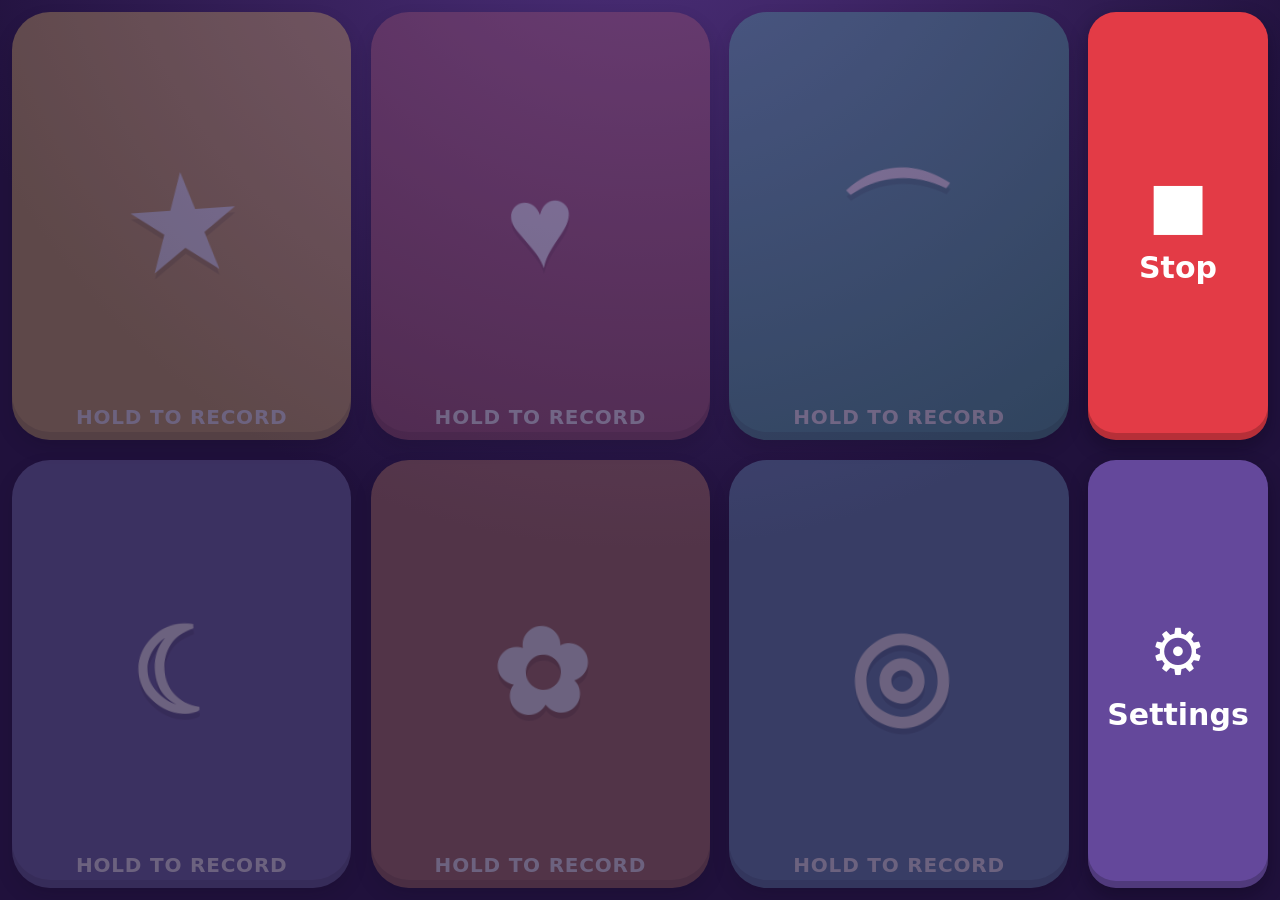
==== index.html @ b2686eb0 "Replace binary PWA icons with SVG" ====
<!doctype html>
<html lang="en">
  <head>
    <meta charset="UTF-8">
    <meta name="viewport" content="width=device-width, initial-scale=1, viewport-fit=cover, user-scalable=no">
    <meta name="theme-color" content="#29164d">
    <meta name="mobile-web-app-capable" content="yes">
    <title>Mixer</title>
    <link rel="manifest" href="manifest.webmanifest">
    <link rel="icon" href="icons/icon.svg" type="image/svg+xml">
    <link rel="stylesheet" href="styles.css">
  </head>
  <body>
    <main class="app" aria-label="Sound mixer">
      <section class="pads" aria-label="Sound pads">
        <button class="pad pad--star empty" data-pad="0" aria-label="Empty star pad. Hold to record."><span class="art">★</span><span class="hint">hold to record</span><span class="progress" aria-hidden="true"></span></button>
        <button class="pad pad--heart empty" data-pad="1" aria-label="Empty heart pad. Hold to record."><span class="art">♥</span><span class="hint">hold to record</span><span class="progress" aria-hidden="true"></span></button>
        <button class="pad pad--rainbow empty" data-pad="2" aria-label="Empty rainbow pad. Hold to record."><span class="art">⌒</span><span class="hint">hold to record</span><span class="progress" aria-hidden="true"></span></button>
        <button class="pad pad--moon empty" data-pad="3" aria-label="Empty moon pad. Hold to record."><span class="art">☾</span><span class="hint">hold to record</span><span class="progress" aria-hidden="true"></span></button>
        <button class="pad pad--flower empty" data-pad="4" aria-label="Empty flower pad. Hold to record."><span class="art">✿</span><span class="hint">hold to record</span><span class="progress" aria-hidden="true"></span></button>
        <button class="pad pad--spiral empty" data-pad="5" aria-label="Empty spiral pad. Hold to record."><span class="art">◎</span><span class="hint">hold to record</span><span class="progress" aria-hidden="true"></span></button>
      </section>
      <nav class="controls" aria-label="Main controls">
        <button id="stop" class="control stop"><span aria-hidden="true">■</span> Stop</button>
        <button id="settings" class="control settings"><span aria-hidden="true">⚙</span> Settings</button>
      </nav>
    </main>

    <aside id="rotate" class="rotate" aria-live="polite"><div>↻</div><strong>Turn me sideways!</strong></aside>
    <div id="toast" class="toast" role="status" aria-live="polite"></div>

    <dialog id="gate" class="dialog">
      <form method="dialog" class="card" id="gate-form">
        <button class="close" id="close-gate" type="button" aria-label="Close">×</button>
        <p class="eyebrow">Grown-ups only</p>
        <h1 id="question">12 + 34 = ?</h1>
        <input id="answer" inputmode="numeric" pattern="[0-9]*" maxlength="3" autocomplete="off" aria-label="Answer">
        <p id="gate-error" class="error" aria-live="polite"></p>
        <button class="wide" value="default">Open settings</button>
      </form>
    </dialog>

    <dialog id="parent" class="dialog">
      <section class="card settings-card">
        <button class="close" id="close-settings" aria-label="Close">×</button>
        <p class="eyebrow">Grown-ups</p><h1>Settings</h1>
        <label class="volume">Volume <input id="volume" type="range" min="0" max="1" step="0.05" value="0.85"></label>
        <button id="permission" class="wide">Enable microphone</button>
        <button id="install" class="wide" hidden>Install this app</button>
        <p class="privacy">Recordings stay on this tablet and disappear when the page closes.</p>
      </section>
    </dialog>
    <script src="app.js" defer></script>
  </body>
</html>
---- styles.css ----
:root { color-scheme: dark; font-family: system-ui, sans-serif; --ink:#fff; --bg:#20113c; }
* { box-sizing:border-box; -webkit-tap-highlight-color:transparent; }
html,body { width:100%; height:100%; margin:0; overflow:hidden; background:var(--bg); touch-action:none; user-select:none; }
button,input { font:inherit; }
.app { display:grid; grid-template-columns:1fr clamp(118px,15vw,180px); gap:clamp(10px,1.5vw,20px); height:100%; padding:max(12px,env(safe-area-inset-top)) max(12px,env(safe-area-inset-right)) max(12px,env(safe-area-inset-bottom)) max(12px,env(safe-area-inset-left)); background:radial-gradient(circle at 50% -20%,#513280,var(--bg) 58%); }
.pads { min-width:0; display:grid; grid-template-columns:repeat(3,1fr); grid-template-rows:repeat(2,1fr); gap:clamp(10px,1.5vw,20px); }
.pad { --pad:#888; position:relative; overflow:hidden; border:0; border-radius:clamp(22px,3vw,38px); color:white; background:var(--pad); box-shadow:inset 0 -8px 0 #0002,0 8px 18px #0c061b66; transition:filter .2s,transform .12s,opacity .25s; }
.pad:active,.pad.pressed { transform:scale(.96); filter:brightness(1.1); }
.pad.empty { opacity:.34; filter:saturate(.45); }
.pad.recording { opacity:1; filter:none; animation:record 1s ease-in-out infinite; }
.pad.looping { outline:clamp(5px,.8vw,10px) solid white; outline-offset:-10px; }
.pad.looping::after { content:'↻'; position:absolute; right:16px; top:10px; font-size:clamp(28px,4vw,54px); font-weight:900; filter:drop-shadow(0 2px 2px #0005); }
.art { display:block; font:900 clamp(68px,13vmin,150px)/1 sans-serif; filter:drop-shadow(0 6px 0 #0002); transform:rotate(-4deg); }
.hint { position:absolute; bottom:11px; left:0; right:0; font-size:clamp(12px,1.6vw,20px); font-weight:800; letter-spacing:.04em; text-transform:uppercase; }
.pad:not(.empty) .hint { opacity:0; }
.pad--star { --pad:#ffb000 }.pad--heart { --pad:#f04475 }.pad--rainbow { --pad:#00bfb3 }.pad--moon { --pad:#6e69e8 }.pad--flower { --pad:#ed6b35 }.pad--spiral { --pad:#3a9bea }
.progress { position:absolute; inset:12px; pointer-events:none; }
.ring { position:absolute; inset:0; border-radius:50%; background:conic-gradient(#fff var(--progress),transparent 0); mask:radial-gradient(farthest-side,transparent calc(100% - 9px),#000 0); opacity:.85; }
.controls { display:grid; grid-template-rows:1fr 1fr; gap:clamp(10px,1.5vw,20px); }
.control { border:0; border-radius:28px; color:var(--ink); font-size:clamp(18px,2.4vw,30px); font-weight:900; box-shadow:inset 0 -7px #0003,0 8px 18px #0c061b66; }
.control span { display:block; font-size:clamp(32px,5vw,64px); margin-bottom:8px; }.stop{background:#e33b46}.settings{background:#64489b}
.rotate { display:none; position:fixed; inset:0; z-index:20; place-content:center; text-align:center; background:var(--bg); font-size:8vw; }.rotate div{font-size:20vw}.rotate strong{font-size:7vw}
.toast { position:fixed; z-index:12; left:50%; bottom:24px; transform:translate(-50%,20px); background:#120a23e8; border:2px solid #ffffff55; border-radius:999px; padding:12px 24px; font-weight:800; opacity:0; transition:.2s; pointer-events:none; }.toast.show{opacity:1;transform:translate(-50%,0)}
.dialog { border:0; padding:0; color:white; background:transparent; max-width:min(92vw,520px); }.dialog::backdrop{background:#100820dd;backdrop-filter:blur(5px)}
.card { position:relative; min-width:min(86vw,460px); border-radius:32px; padding:30px; text-align:center; background:#34205a; box-shadow:0 20px 70px #0009; }.card h1{margin:8px 0 20px;font-size:clamp(32px,6vw,58px)}.eyebrow{margin:0;text-transform:uppercase;letter-spacing:.15em;font-weight:800;color:#d0bafa}.close{position:absolute;right:14px;top:10px;border:0;background:none;color:white;font-size:38px}.card input[type=text],#answer{width:100%;height:72px;border:3px solid #ffffff55;border-radius:18px;background:#160d29;color:white;text-align:center;font-size:42px;font-weight:900}.wide{width:100%;min-height:62px;margin-top:16px;border:0;border-radius:18px;background:#14b89a;color:white;font-weight:900;font-size:20px}.error{height:18px;color:#ff9bac;font-weight:800}.volume{display:grid;gap:12px;text-align:left;font-size:20px;font-weight:800}.volume input{width:100%;height:45px}.privacy{line-height:1.45;color:#d9cdec}
@keyframes record{50%{box-shadow:inset 0 0 0 10px white,0 0 30px #fff9}}
@media (orientation:portrait){.rotate{display:grid}.dialog{display:none}}
@media (prefers-reduced-motion:reduce){*{animation:none!important;transition:none!important}}
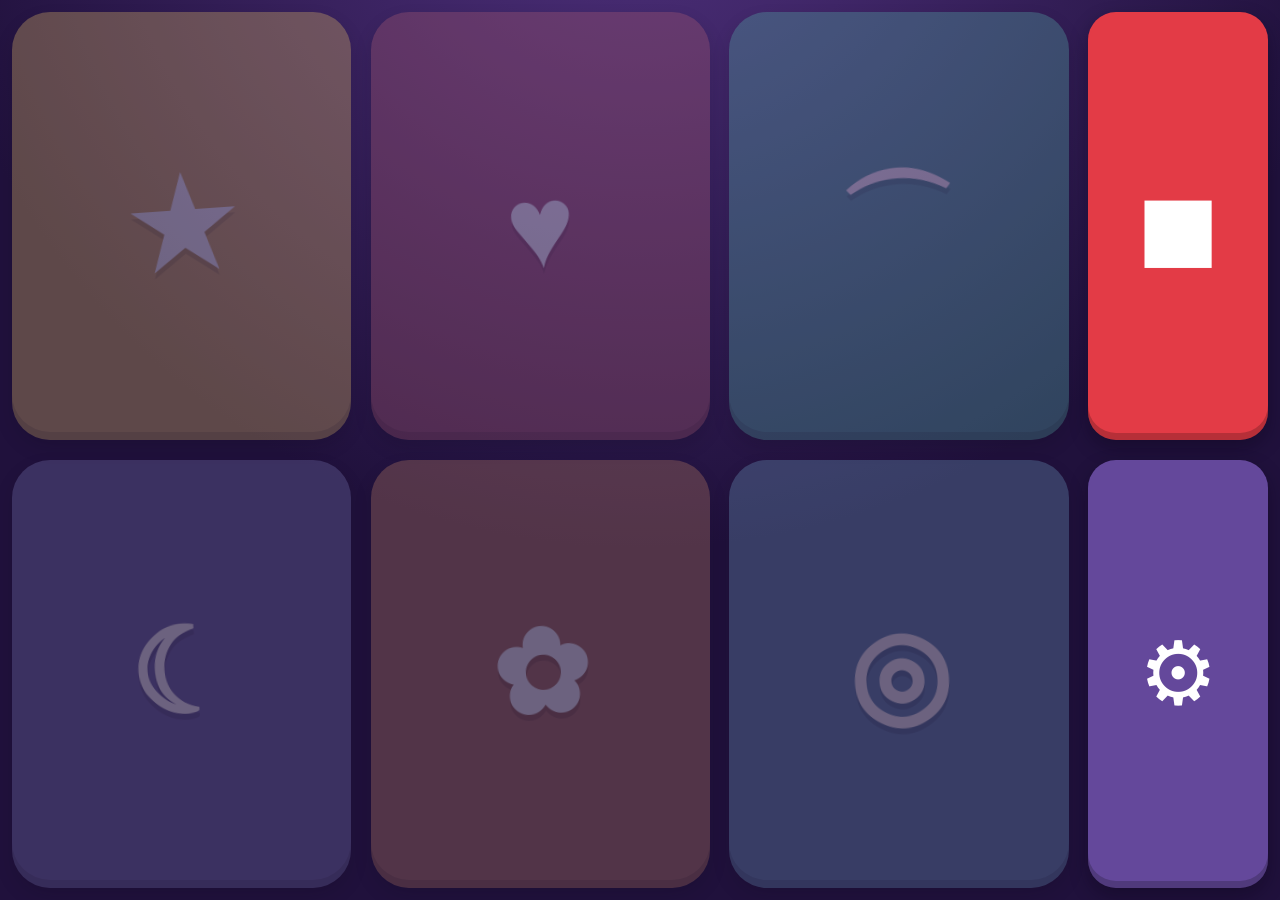
==== commit fda5c2ac: "Refine landscape mixer interactions" ====
--- a/index.html
+++ b/index.html
@@ -13,20 +13,19 @@
   <body>
     <main class="app" aria-label="Sound mixer">
       <section class="pads" aria-label="Sound pads">
-        <button class="pad pad--star empty" data-pad="0" aria-label="Empty star pad. Hold to record."><span class="art">★</span><span class="hint">hold to record</span><span class="progress" aria-hidden="true"></span></button>
-        <button class="pad pad--heart empty" data-pad="1" aria-label="Empty heart pad. Hold to record."><span class="art">♥</span><span class="hint">hold to record</span><span class="progress" aria-hidden="true"></span></button>
-        <button class="pad pad--rainbow empty" data-pad="2" aria-label="Empty rainbow pad. Hold to record."><span class="art">⌒</span><span class="hint">hold to record</span><span class="progress" aria-hidden="true"></span></button>
-        <button class="pad pad--moon empty" data-pad="3" aria-label="Empty moon pad. Hold to record."><span class="art">☾</span><span class="hint">hold to record</span><span class="progress" aria-hidden="true"></span></button>
-        <button class="pad pad--flower empty" data-pad="4" aria-label="Empty flower pad. Hold to record."><span class="art">✿</span><span class="hint">hold to record</span><span class="progress" aria-hidden="true"></span></button>
-        <button class="pad pad--spiral empty" data-pad="5" aria-label="Empty spiral pad. Hold to record."><span class="art">◎</span><span class="hint">hold to record</span><span class="progress" aria-hidden="true"></span></button>
+        <button class="pad pad--star empty" data-pad="0" aria-label="Empty star pad. Hold to record."><span class="art">★</span><span class="progress" aria-hidden="true"></span></button>
+        <button class="pad pad--heart empty" data-pad="1" aria-label="Empty heart pad. Hold to record."><span class="art">♥</span><span class="progress" aria-hidden="true"></span></button>
+        <button class="pad pad--rainbow empty" data-pad="2" aria-label="Empty rainbow pad. Hold to record."><span class="art">⌒</span><span class="progress" aria-hidden="true"></span></button>
+        <button class="pad pad--moon empty" data-pad="3" aria-label="Empty moon pad. Hold to record."><span class="art">☾</span><span class="progress" aria-hidden="true"></span></button>
+        <button class="pad pad--flower empty" data-pad="4" aria-label="Empty flower pad. Hold to record."><span class="art">✿</span><span class="progress" aria-hidden="true"></span></button>
+        <button class="pad pad--spiral empty" data-pad="5" aria-label="Empty spiral pad. Hold to record."><span class="art">◎</span><span class="progress" aria-hidden="true"></span></button>
       </section>
       <nav class="controls" aria-label="Main controls">
-        <button id="stop" class="control stop"><span aria-hidden="true">■</span> Stop</button>
-        <button id="settings" class="control settings"><span aria-hidden="true">⚙</span> Settings</button>
+        <button id="stop" class="control stop" aria-label="Stop"><span aria-hidden="true">■</span></button>
+        <button id="settings" class="control settings" aria-label="Settings"><span aria-hidden="true">⚙</span></button>
       </nav>
     </main>
 
-    <aside id="rotate" class="rotate" aria-live="polite"><div>↻</div><strong>Turn me sideways!</strong></aside>
     <div id="toast" class="toast" role="status" aria-live="polite"></div>
 
     <dialog id="gate" class="dialog">
@@ -34,7 +33,7 @@
         <button class="close" id="close-gate" type="button" aria-label="Close">×</button>
         <p class="eyebrow">Grown-ups only</p>
         <h1 id="question">12 + 34 = ?</h1>
-        <input id="answer" inputmode="numeric" pattern="[0-9]*" maxlength="3" autocomplete="off" aria-label="Answer">
+        <input id="answer" inputmode="numeric" pattern="[0-9]*" maxlength="2" autocomplete="off" aria-label="Answer">
         <p id="gate-error" class="error" aria-live="polite"></p>
         <button class="wide" value="default">Open settings</button>
       </form>
--- a/styles.css
+++ b/styles.css
@@ -11,18 +11,14 @@
 .pad.looping { outline:clamp(5px,.8vw,10px) solid white; outline-offset:-10px; }
 .pad.looping::after { content:'↻'; position:absolute; right:16px; top:10px; font-size:clamp(28px,4vw,54px); font-weight:900; filter:drop-shadow(0 2px 2px #0005); }
 .art { display:block; font:900 clamp(68px,13vmin,150px)/1 sans-serif; filter:drop-shadow(0 6px 0 #0002); transform:rotate(-4deg); }
-.hint { position:absolute; bottom:11px; left:0; right:0; font-size:clamp(12px,1.6vw,20px); font-weight:800; letter-spacing:.04em; text-transform:uppercase; }
-.pad:not(.empty) .hint { opacity:0; }
 .pad--star { --pad:#ffb000 }.pad--heart { --pad:#f04475 }.pad--rainbow { --pad:#00bfb3 }.pad--moon { --pad:#6e69e8 }.pad--flower { --pad:#ed6b35 }.pad--spiral { --pad:#3a9bea }
 .progress { position:absolute; inset:12px; pointer-events:none; }
-.ring { position:absolute; inset:0; border-radius:50%; background:conic-gradient(#fff var(--progress),transparent 0); mask:radial-gradient(farthest-side,transparent calc(100% - 9px),#000 0); opacity:.85; }
+.ring { position:absolute; inset:calc(var(--ring-index) * clamp(12px,1.5vw,18px)); border-radius:50%; background:conic-gradient(#fff var(--progress),transparent 0); mask:radial-gradient(farthest-side,transparent calc(100% - 9px),#000 0); opacity:.85; }
 .controls { display:grid; grid-template-rows:1fr 1fr; gap:clamp(10px,1.5vw,20px); }
 .control { border:0; border-radius:28px; color:var(--ink); font-size:clamp(18px,2.4vw,30px); font-weight:900; box-shadow:inset 0 -7px #0003,0 8px 18px #0c061b66; }
-.control span { display:block; font-size:clamp(32px,5vw,64px); margin-bottom:8px; }.stop{background:#e33b46}.settings{background:#64489b}
-.rotate { display:none; position:fixed; inset:0; z-index:20; place-content:center; text-align:center; background:var(--bg); font-size:8vw; }.rotate div{font-size:20vw}.rotate strong{font-size:7vw}
+.control span { display:block; font-size:clamp(44px,7vw,88px); }.stop{background:#e33b46}.settings{background:#64489b}
 .toast { position:fixed; z-index:12; left:50%; bottom:24px; transform:translate(-50%,20px); background:#120a23e8; border:2px solid #ffffff55; border-radius:999px; padding:12px 24px; font-weight:800; opacity:0; transition:.2s; pointer-events:none; }.toast.show{opacity:1;transform:translate(-50%,0)}
 .dialog { border:0; padding:0; color:white; background:transparent; max-width:min(92vw,520px); }.dialog::backdrop{background:#100820dd;backdrop-filter:blur(5px)}
 .card { position:relative; min-width:min(86vw,460px); border-radius:32px; padding:30px; text-align:center; background:#34205a; box-shadow:0 20px 70px #0009; }.card h1{margin:8px 0 20px;font-size:clamp(32px,6vw,58px)}.eyebrow{margin:0;text-transform:uppercase;letter-spacing:.15em;font-weight:800;color:#d0bafa}.close{position:absolute;right:14px;top:10px;border:0;background:none;color:white;font-size:38px}.card input[type=text],#answer{width:100%;height:72px;border:3px solid #ffffff55;border-radius:18px;background:#160d29;color:white;text-align:center;font-size:42px;font-weight:900}.wide{width:100%;min-height:62px;margin-top:16px;border:0;border-radius:18px;background:#14b89a;color:white;font-weight:900;font-size:20px}.error{height:18px;color:#ff9bac;font-weight:800}.volume{display:grid;gap:12px;text-align:left;font-size:20px;font-weight:800}.volume input{width:100%;height:45px}.privacy{line-height:1.45;color:#d9cdec}
 @keyframes record{50%{box-shadow:inset 0 0 0 10px white,0 0 30px #fff9}}
-@media (orientation:portrait){.rotate{display:grid}.dialog{display:none}}
 @media (prefers-reduced-motion:reduce){*{animation:none!important;transition:none!important}}
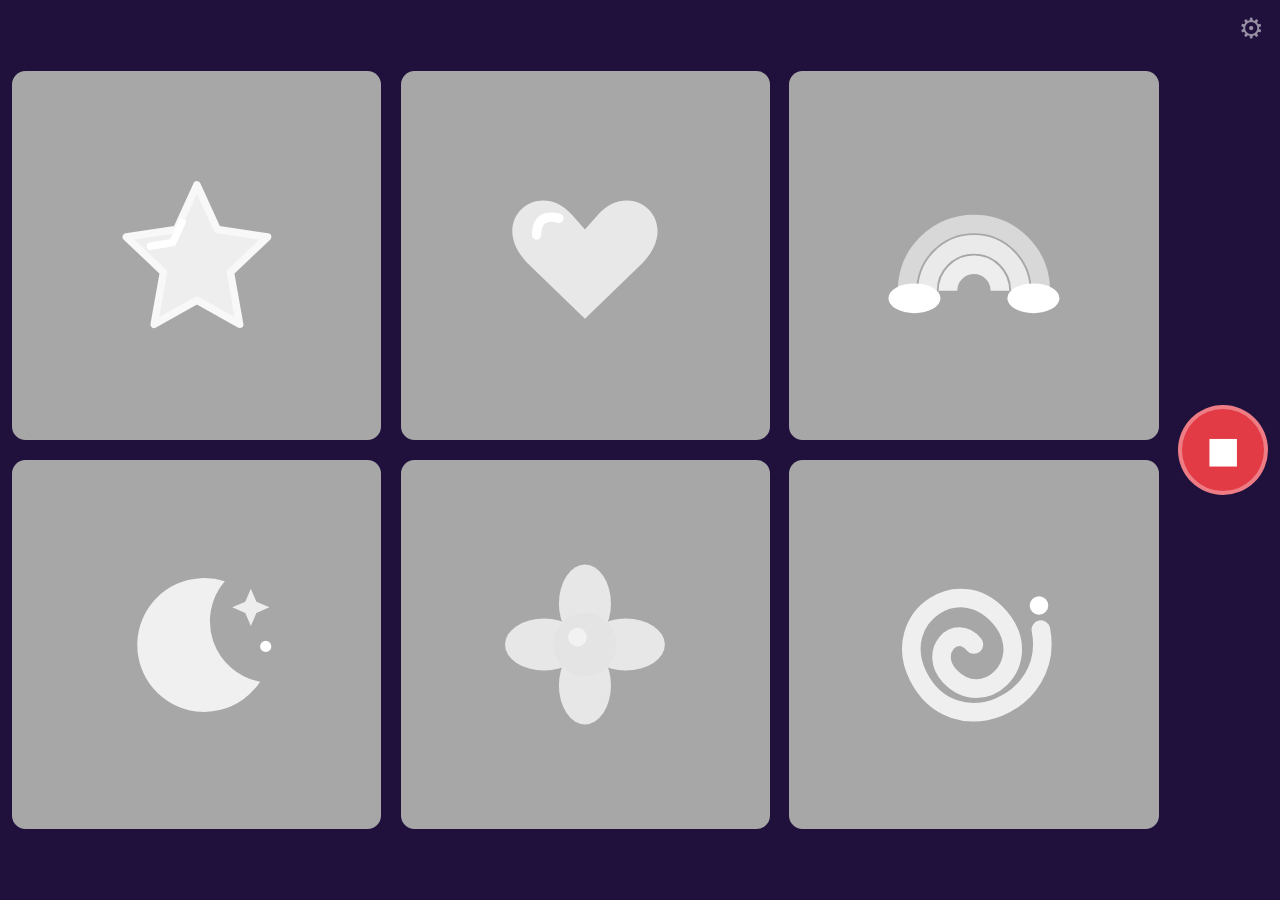
==== commit 9d678700: "Add drag-to-trash and refresh pad artwork" ====
--- a/index.html
+++ b/index.html
@@ -13,20 +13,20 @@
   <body>
     <main class="app" aria-label="Sound mixer">
       <section class="pads" aria-label="Sound pads">
-        <button class="pad pad--star empty" data-pad="0" aria-label="Empty star pad. Hold to record."><span class="art">★</span><span class="progress" aria-hidden="true"></span></button>
-        <button class="pad pad--heart empty" data-pad="1" aria-label="Empty heart pad. Hold to record."><span class="art">♥</span><span class="progress" aria-hidden="true"></span></button>
-        <button class="pad pad--rainbow empty" data-pad="2" aria-label="Empty rainbow pad. Hold to record."><span class="art">⌒</span><span class="progress" aria-hidden="true"></span></button>
-        <button class="pad pad--moon empty" data-pad="3" aria-label="Empty moon pad. Hold to record."><span class="art">☾</span><span class="progress" aria-hidden="true"></span></button>
-        <button class="pad pad--flower empty" data-pad="4" aria-label="Empty flower pad. Hold to record."><span class="art">✿</span><span class="progress" aria-hidden="true"></span></button>
-        <button class="pad pad--spiral empty" data-pad="5" aria-label="Empty spiral pad. Hold to record."><span class="art">◎</span><span class="progress" aria-hidden="true"></span></button>
+        <button class="pad pad--star empty" data-pad="0" data-name="star" aria-label="Empty star pad. Hold to record."><svg class="art" viewBox="0 0 100 100" aria-hidden="true"><path d="m50 12 11 24 27 4-20 19 5 28-23-13-23 13 5-28-20-19 27-4Z" fill="#fff0a8" stroke="#fff9de" stroke-width="4" stroke-linejoin="round"/><path d="m42 32-5 11-12 2" fill="none" stroke="white" stroke-width="4" stroke-linecap="round"/></svg><span class="progress" aria-hidden="true"></span></button>
+        <button class="pad pad--heart empty" data-pad="1" data-name="heart" aria-label="Empty heart pad. Hold to record."><svg class="art" viewBox="0 0 100 100" aria-hidden="true"><path d="M50 84 19 54C-3 31 25 8 43 28l7 8 7-8C75 8 103 31 81 54Z" fill="#ffe1eb"/><path d="M24 39q0-12 12-9" fill="none" stroke="white" stroke-width="5" stroke-linecap="round"/></svg><span class="progress" aria-hidden="true"></span></button>
+        <button class="pad pad--rainbow empty" data-pad="2" data-name="rainbow" aria-label="Empty rainbow pad. Hold to record."><svg class="art" viewBox="0 0 100 100" aria-hidden="true"><g fill="none" stroke-width="10"><path d="M14 69a36 36 0 0 1 72 0" stroke="#ffcec7"/><path d="M25 69a25 25 0 0 1 50 0" stroke="#ffeab3"/><path d="M36 69a14 14 0 0 1 28 0" stroke="#d0f8ea"/></g><g fill="white"><ellipse cx="18" cy="73" rx="14" ry="8"/><ellipse cx="82" cy="73" rx="14" ry="8"/></g></svg><span class="progress" aria-hidden="true"></span></button>
+        <button class="pad pad--moon empty" data-pad="3" data-name="moon" aria-label="Empty moon pad. Hold to record."><svg class="art" viewBox="0 0 100 100" aria-hidden="true"><path d="M65 16A36 36 0 1 0 84 70 33 33 0 0 1 65 16Z" fill="#fff0bd"/><path d="m79 20 3 7 7 3-7 3-3 7-3-7-7-3 7-3Z" fill="#efeaff"/><circle cx="87" cy="51" r="3" fill="white"/></svg><span class="progress" aria-hidden="true"></span></button>
+        <button class="pad pad--flower empty" data-pad="4" data-name="flower" aria-label="Empty flower pad. Hold to record."><svg class="art" viewBox="0 0 100 100" aria-hidden="true"><g fill="#ffdfed"><ellipse cx="50" cy="28" rx="14" ry="21"/><ellipse cx="50" cy="72" rx="14" ry="21"/><ellipse cx="28" cy="50" rx="21" ry="14"/><ellipse cx="72" cy="50" rx="21" ry="14"/></g><circle cx="50" cy="50" r="17" fill="#ffe399"/><circle cx="46" cy="46" r="5" fill="#fff2cf"/></svg><span class="progress" aria-hidden="true"></span></button>
+        <button class="pad pad--spiral empty" data-pad="5" data-name="spiral" aria-label="Empty spiral pad. Hold to record."><svg class="art" viewBox="0 0 100 100" aria-hidden="true"><path d="M50 50c-10-12-25 4-13 17 18 19 45-6 29-29C44 8 4 35 20 67c19 38 74 15 66-25" fill="none" stroke="#dbf4ff" stroke-width="10" stroke-linecap="round"/><circle cx="85" cy="29" r="5" fill="white"/></svg><span class="progress" aria-hidden="true"></span></button>
       </section>
       <nav class="controls" aria-label="Main controls">
         <button id="stop" class="control stop" aria-label="Stop"><span aria-hidden="true">■</span></button>
+        <div id="trash" hidden role="img" aria-label="Drop here to clear recording"><svg viewBox="0 0 32 32" aria-hidden="true" fill="none" stroke="currentColor" stroke-width="2.5" stroke-linecap="round" stroke-linejoin="round"><path d="M6 9h20M12 9V5h8v4M9 9l1 19h12l1-19M14 14v9M18 14v9"/></svg></div>
         <button id="settings" class="control settings" aria-label="Settings"><span aria-hidden="true">⚙</span></button>
       </nav>
+      <div id="toast" class="toast" role="status" aria-live="polite"></div>
     </main>
-
-    <div id="toast" class="toast" role="status" aria-live="polite"></div>
 
     <dialog id="gate" class="dialog">
       <form method="dialog" class="card" id="gate-form">
@@ -46,6 +46,7 @@
         <label class="volume">Volume <input id="volume" type="range" min="0" max="1" step="0.05" value="0.85"></label>
         <button id="permission" class="wide">Enable microphone</button>
         <button id="install" class="wide" hidden>Install this app</button>
+        <p class="privacy">To clear a recording, drag its pad onto the trash can. Release anywhere else to keep it.</p>
         <p class="privacy">Recordings stay on this tablet and disappear when the page closes.</p>
       </section>
     </dialog>
--- a/styles.css
+++ b/styles.css
@@ -2,23 +2,41 @@
 * { box-sizing:border-box; -webkit-tap-highlight-color:transparent; }
 html,body { width:100%; height:100%; margin:0; overflow:hidden; background:var(--bg); touch-action:none; user-select:none; }
 button,input { font:inherit; }
-.app { display:grid; grid-template-columns:1fr clamp(118px,15vw,180px); gap:clamp(10px,1.5vw,20px); height:100%; padding:max(12px,env(safe-area-inset-top)) max(12px,env(safe-area-inset-right)) max(12px,env(safe-area-inset-bottom)) max(12px,env(safe-area-inset-left)); background:radial-gradient(circle at 50% -20%,#513280,var(--bg) 58%); }
-.pads { min-width:0; display:grid; grid-template-columns:repeat(3,1fr); grid-template-rows:repeat(2,1fr); gap:clamp(10px,1.5vw,20px); }
-.pad { --pad:#888; position:relative; overflow:hidden; border:0; border-radius:clamp(22px,3vw,38px); color:white; background:var(--pad); box-shadow:inset 0 -8px 0 #0002,0 8px 18px #0c061b66; transition:filter .2s,transform .12s,opacity .25s; }
+.app { --gap:clamp(10px,1.5vmax,20px); --control-size:clamp(68px,10vmin,92px); --pad-size:min(calc((100vmax - 24px - var(--control-size) - var(--gap) - var(--gap) - var(--gap))/3),calc((100vmin - 24px - var(--gap))/2)); position:relative; display:grid; grid-template-columns:calc(var(--pad-size) + var(--pad-size) + var(--pad-size) + var(--gap) + var(--gap)) var(--control-size); justify-content:center; align-content:center; gap:var(--gap); width:100%; height:100%; padding:max(12px,env(safe-area-inset-top)) max(12px,env(safe-area-inset-right)) max(12px,env(safe-area-inset-bottom)) max(12px,env(safe-area-inset-left)); background:var(--bg); }
+.pads { display:grid; grid-template-columns:repeat(3,var(--pad-size)); grid-template-rows:repeat(2,var(--pad-size)); gap:var(--gap); }
+.pad { --pad:#888; position:relative; display:grid; place-items:center; width:var(--pad-size); height:var(--pad-size); overflow:hidden; border:0; border-radius:clamp(10px,1.5vmin,18px); color:white; background:var(--pad); box-shadow:none; transition:filter .2s,transform .12s,opacity .25s; }
 .pad:active,.pad.pressed { transform:scale(.96); filter:brightness(1.1); }
-.pad.empty { opacity:.34; filter:saturate(.45); }
-.pad.recording { opacity:1; filter:none; animation:record 1s ease-in-out infinite; }
-.pad.looping { outline:clamp(5px,.8vw,10px) solid white; outline-offset:-10px; }
-.pad.looping::after { content:'↻'; position:absolute; right:16px; top:10px; font-size:clamp(28px,4vw,54px); font-weight:900; filter:drop-shadow(0 2px 2px #0005); }
-.art { display:block; font:900 clamp(68px,13vmin,150px)/1 sans-serif; filter:drop-shadow(0 6px 0 #0002); transform:rotate(-4deg); }
+.pad.empty { background:#a7a7a7; opacity:1; filter:grayscale(1); }
+.pad.recording { background:var(--pad); opacity:1; filter:none; animation:record 1s ease-in-out infinite; }
+.pad.looping { outline:clamp(5px,.8vmax,10px) solid white; outline-offset:-10px; }
+.pad.looping::after { content:'↻'; position:absolute; right:16px; top:10px; font-size:clamp(28px,4vmax,54px); font-weight:900; filter:drop-shadow(0 2px 2px #0005); }
+.art { display:block; width:52%; height:52%; pointer-events:none; }
 .pad--star { --pad:#ffb000 }.pad--heart { --pad:#f04475 }.pad--rainbow { --pad:#00bfb3 }.pad--moon { --pad:#6e69e8 }.pad--flower { --pad:#ed6b35 }.pad--spiral { --pad:#3a9bea }
 .progress { position:absolute; inset:12px; pointer-events:none; }
-.ring { position:absolute; inset:calc(var(--ring-index) * clamp(12px,1.5vw,18px)); border-radius:50%; background:conic-gradient(#fff var(--progress),transparent 0); mask:radial-gradient(farthest-side,transparent calc(100% - 9px),#000 0); opacity:.85; }
-.controls { display:grid; grid-template-rows:1fr 1fr; gap:clamp(10px,1.5vw,20px); }
-.control { border:0; border-radius:28px; color:var(--ink); font-size:clamp(18px,2.4vw,30px); font-weight:900; box-shadow:inset 0 -7px #0003,0 8px 18px #0c061b66; }
-.control span { display:block; font-size:clamp(44px,7vw,88px); }.stop{background:#e33b46}.settings{background:#64489b}
+.ring { position:absolute; inset:calc(var(--ring-index) * clamp(12px,1.5vmax,18px)); border-radius:50%; background:conic-gradient(#fff var(--progress),transparent 0); mask:radial-gradient(farthest-side,transparent calc(100% - 9px),#000 0); opacity:.85; }
+.controls { position:relative; display:grid; place-items:center; }
+#trash { position:absolute; z-index:5; inset:0; margin:auto; width:var(--control-size); height:var(--control-size); display:grid; place-items:center; border:3px dashed #ffc6cd; border-radius:20px; background:#482433; color:#fff; }
+#trash[hidden] { display:none; }
+#trash.over { background:#e33b46; border-style:solid; transform:scale(1.08); }
+#trash svg { width:55%; height:55%; }
+.pad.dragging { opacity:.45; }
+.drag-ghost { position:fixed; z-index:30; width:90px; height:90px; border-radius:12px; display:grid; place-items:center; transform:translate(-50%,-50%); pointer-events:none; }
+@media (orientation:portrait){.drag-ghost{transform:translate(-50%,-50%) rotate(90deg)}}
+.control { border:0; color:var(--ink); box-shadow:none; }
+.control span { display:block; line-height:1; }
+.stop { width:var(--control-size); height:var(--control-size); padding:0; border:4px solid #ffffff55; border-radius:50%; background:#e33b46; }
+.stop span { font-size:clamp(24px,4vmin,36px); }
+.settings { position:fixed; z-index:2; top:max(8px,env(safe-area-inset-top)); right:max(8px,env(safe-area-inset-right)); width:42px; height:42px; padding:0; border-radius:50%; background:transparent; color:#ffffff88; }
+.settings span { font-size:28px; }
+.settings:active { color:white; background:#ffffff16; }
 .toast { position:fixed; z-index:12; left:50%; bottom:24px; transform:translate(-50%,20px); background:#120a23e8; border:2px solid #ffffff55; border-radius:999px; padding:12px 24px; font-weight:800; opacity:0; transition:.2s; pointer-events:none; }.toast.show{opacity:1;transform:translate(-50%,0)}
 .dialog { border:0; padding:0; color:white; background:transparent; max-width:min(92vw,520px); }.dialog::backdrop{background:#100820dd;backdrop-filter:blur(5px)}
 .card { position:relative; min-width:min(86vw,460px); border-radius:32px; padding:30px; text-align:center; background:#34205a; box-shadow:0 20px 70px #0009; }.card h1{margin:8px 0 20px;font-size:clamp(32px,6vw,58px)}.eyebrow{margin:0;text-transform:uppercase;letter-spacing:.15em;font-weight:800;color:#d0bafa}.close{position:absolute;right:14px;top:10px;border:0;background:none;color:white;font-size:38px}.card input[type=text],#answer{width:100%;height:72px;border:3px solid #ffffff55;border-radius:18px;background:#160d29;color:white;text-align:center;font-size:42px;font-weight:900}.wide{width:100%;min-height:62px;margin-top:16px;border:0;border-radius:18px;background:#14b89a;color:white;font-weight:900;font-size:20px}.error{height:18px;color:#ff9bac;font-weight:800}.volume{display:grid;gap:12px;text-align:left;font-size:20px;font-weight:800}.volume input{width:100%;height:45px}.privacy{line-height:1.45;color:#d9cdec}
 @keyframes record{50%{box-shadow:inset 0 0 0 10px white,0 0 30px #fff9}}
+@media (orientation:portrait){
+  .app{position:fixed;left:50%;top:50%;width:100vh;height:100vw;transform:translate(-50%,-50%) rotate(90deg)}
+  .dialog{max-width:min(92vh,520px);transform:rotate(90deg)}
+  .card{min-width:min(86vh,460px)}
+  .card h1{font-size:clamp(32px,6vh,58px)}
+}
 @media (prefers-reduced-motion:reduce){*{animation:none!important;transition:none!important}}
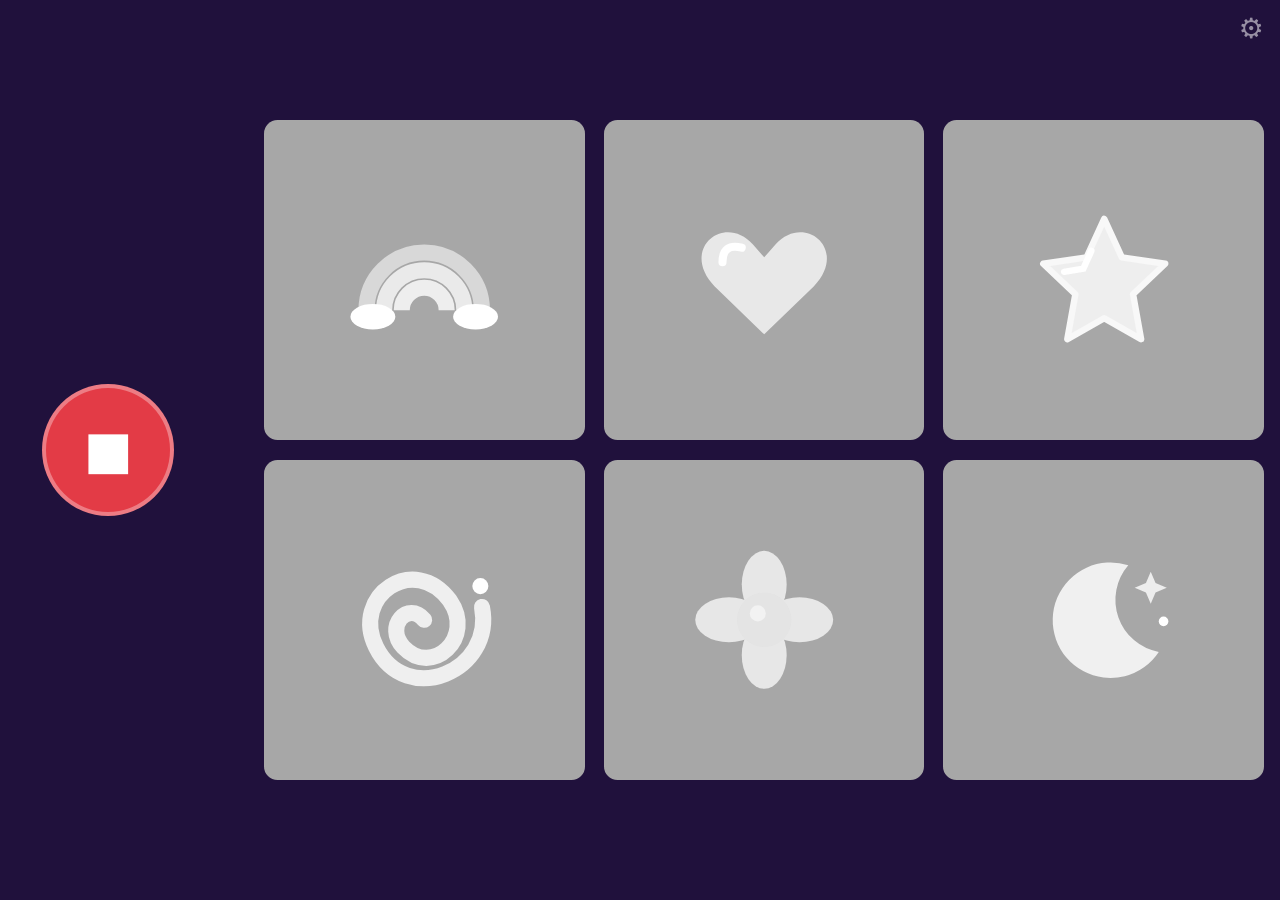
==== commit e67d979a: "Localize interface and add icon toggle" ====
--- a/index.html
+++ b/index.html
@@ -1,53 +1,54 @@
 <!doctype html>
-<html lang="en">
+<html lang="he" dir="rtl">
   <head>
     <meta charset="UTF-8">
     <meta name="viewport" content="width=device-width, initial-scale=1, viewport-fit=cover, user-scalable=no">
     <meta name="theme-color" content="#29164d">
     <meta name="mobile-web-app-capable" content="yes">
-    <title>Mixer</title>
+    <title>מיקסר</title>
     <link rel="manifest" href="manifest.webmanifest">
     <link rel="icon" href="icons/icon.svg" type="image/svg+xml">
     <link rel="stylesheet" href="styles.css">
   </head>
   <body>
-    <main class="app" aria-label="Sound mixer">
-      <section class="pads" aria-label="Sound pads">
-        <button class="pad pad--star empty" data-pad="0" data-name="star" aria-label="Empty star pad. Hold to record."><svg class="art" viewBox="0 0 100 100" aria-hidden="true"><path d="m50 12 11 24 27 4-20 19 5 28-23-13-23 13 5-28-20-19 27-4Z" fill="#fff0a8" stroke="#fff9de" stroke-width="4" stroke-linejoin="round"/><path d="m42 32-5 11-12 2" fill="none" stroke="white" stroke-width="4" stroke-linecap="round"/></svg><span class="progress" aria-hidden="true"></span></button>
-        <button class="pad pad--heart empty" data-pad="1" data-name="heart" aria-label="Empty heart pad. Hold to record."><svg class="art" viewBox="0 0 100 100" aria-hidden="true"><path d="M50 84 19 54C-3 31 25 8 43 28l7 8 7-8C75 8 103 31 81 54Z" fill="#ffe1eb"/><path d="M24 39q0-12 12-9" fill="none" stroke="white" stroke-width="5" stroke-linecap="round"/></svg><span class="progress" aria-hidden="true"></span></button>
-        <button class="pad pad--rainbow empty" data-pad="2" data-name="rainbow" aria-label="Empty rainbow pad. Hold to record."><svg class="art" viewBox="0 0 100 100" aria-hidden="true"><g fill="none" stroke-width="10"><path d="M14 69a36 36 0 0 1 72 0" stroke="#ffcec7"/><path d="M25 69a25 25 0 0 1 50 0" stroke="#ffeab3"/><path d="M36 69a14 14 0 0 1 28 0" stroke="#d0f8ea"/></g><g fill="white"><ellipse cx="18" cy="73" rx="14" ry="8"/><ellipse cx="82" cy="73" rx="14" ry="8"/></g></svg><span class="progress" aria-hidden="true"></span></button>
-        <button class="pad pad--moon empty" data-pad="3" data-name="moon" aria-label="Empty moon pad. Hold to record."><svg class="art" viewBox="0 0 100 100" aria-hidden="true"><path d="M65 16A36 36 0 1 0 84 70 33 33 0 0 1 65 16Z" fill="#fff0bd"/><path d="m79 20 3 7 7 3-7 3-3 7-3-7-7-3 7-3Z" fill="#efeaff"/><circle cx="87" cy="51" r="3" fill="white"/></svg><span class="progress" aria-hidden="true"></span></button>
-        <button class="pad pad--flower empty" data-pad="4" data-name="flower" aria-label="Empty flower pad. Hold to record."><svg class="art" viewBox="0 0 100 100" aria-hidden="true"><g fill="#ffdfed"><ellipse cx="50" cy="28" rx="14" ry="21"/><ellipse cx="50" cy="72" rx="14" ry="21"/><ellipse cx="28" cy="50" rx="21" ry="14"/><ellipse cx="72" cy="50" rx="21" ry="14"/></g><circle cx="50" cy="50" r="17" fill="#ffe399"/><circle cx="46" cy="46" r="5" fill="#fff2cf"/></svg><span class="progress" aria-hidden="true"></span></button>
-        <button class="pad pad--spiral empty" data-pad="5" data-name="spiral" aria-label="Empty spiral pad. Hold to record."><svg class="art" viewBox="0 0 100 100" aria-hidden="true"><path d="M50 50c-10-12-25 4-13 17 18 19 45-6 29-29C44 8 4 35 20 67c19 38 74 15 66-25" fill="none" stroke="#dbf4ff" stroke-width="10" stroke-linecap="round"/><circle cx="85" cy="29" r="5" fill="white"/></svg><span class="progress" aria-hidden="true"></span></button>
+    <main class="app" aria-label="מיקסר צלילים">
+      <section class="pads" aria-label="משטחי צליל">
+        <button class="pad pad--star empty" data-pad="0" data-name="כוכב" aria-label="משטח כוכב ריק. לחצו לחיצה ארוכה כדי להקליט."><svg class="art" viewBox="0 0 100 100" aria-hidden="true"><path d="m50 12 11 24 27 4-20 19 5 28-23-13-23 13 5-28-20-19 27-4Z" fill="#fff0a8" stroke="#fff9de" stroke-width="4" stroke-linejoin="round"/><path d="m42 32-5 11-12 2" fill="none" stroke="white" stroke-width="4" stroke-linecap="round"/></svg><span class="progress" aria-hidden="true"></span></button>
+        <button class="pad pad--heart empty" data-pad="1" data-name="לב" aria-label="משטח לב ריק. לחצו לחיצה ארוכה כדי להקליט."><svg class="art" viewBox="0 0 100 100" aria-hidden="true"><path d="M50 84 19 54C-3 31 25 8 43 28l7 8 7-8C75 8 103 31 81 54Z" fill="#ffe1eb"/><path d="M24 39q0-12 12-9" fill="none" stroke="white" stroke-width="5" stroke-linecap="round"/></svg><span class="progress" aria-hidden="true"></span></button>
+        <button class="pad pad--rainbow empty" data-pad="2" data-name="קשת" aria-label="משטח קשת ריק. לחצו לחיצה ארוכה כדי להקליט."><svg class="art" viewBox="0 0 100 100" aria-hidden="true"><g fill="none" stroke-width="10"><path d="M14 69a36 36 0 0 1 72 0" stroke="#ffcec7"/><path d="M25 69a25 25 0 0 1 50 0" stroke="#ffeab3"/><path d="M36 69a14 14 0 0 1 28 0" stroke="#d0f8ea"/></g><g fill="white"><ellipse cx="18" cy="73" rx="14" ry="8"/><ellipse cx="82" cy="73" rx="14" ry="8"/></g></svg><span class="progress" aria-hidden="true"></span></button>
+        <button class="pad pad--moon empty" data-pad="3" data-name="ירח" aria-label="משטח ירח ריק. לחצו לחיצה ארוכה כדי להקליט."><svg class="art" viewBox="0 0 100 100" aria-hidden="true"><path d="M65 16A36 36 0 1 0 84 70 33 33 0 0 1 65 16Z" fill="#fff0bd"/><path d="m79 20 3 7 7 3-7 3-3 7-3-7-7-3 7-3Z" fill="#efeaff"/><circle cx="87" cy="51" r="3" fill="white"/></svg><span class="progress" aria-hidden="true"></span></button>
+        <button class="pad pad--flower empty" data-pad="4" data-name="פרח" aria-label="משטח פרח ריק. לחצו לחיצה ארוכה כדי להקליט."><svg class="art" viewBox="0 0 100 100" aria-hidden="true"><g fill="#ffdfed"><ellipse cx="50" cy="28" rx="14" ry="21"/><ellipse cx="50" cy="72" rx="14" ry="21"/><ellipse cx="28" cy="50" rx="21" ry="14"/><ellipse cx="72" cy="50" rx="21" ry="14"/></g><circle cx="50" cy="50" r="17" fill="#ffe399"/><circle cx="46" cy="46" r="5" fill="#fff2cf"/></svg><span class="progress" aria-hidden="true"></span></button>
+        <button class="pad pad--spiral empty" data-pad="5" data-name="ספירלה" aria-label="משטח ספירלה ריק. לחצו לחיצה ארוכה כדי להקליט."><svg class="art" viewBox="0 0 100 100" aria-hidden="true"><path d="M50 50c-10-12-25 4-13 17 18 19 45-6 29-29C44 8 4 35 20 67c19 38 74 15 66-25" fill="none" stroke="#dbf4ff" stroke-width="10" stroke-linecap="round"/><circle cx="85" cy="29" r="5" fill="white"/></svg><span class="progress" aria-hidden="true"></span></button>
       </section>
-      <nav class="controls" aria-label="Main controls">
-        <button id="stop" class="control stop" aria-label="Stop"><span aria-hidden="true">■</span></button>
-        <div id="trash" hidden role="img" aria-label="Drop here to clear recording"><svg viewBox="0 0 32 32" aria-hidden="true" fill="none" stroke="currentColor" stroke-width="2.5" stroke-linecap="round" stroke-linejoin="round"><path d="M6 9h20M12 9V5h8v4M9 9l1 19h12l1-19M14 14v9M18 14v9"/></svg></div>
-        <button id="settings" class="control settings" aria-label="Settings"><span aria-hidden="true">⚙</span></button>
+      <nav class="controls" aria-label="פקדים ראשיים">
+        <button id="stop" class="control stop" aria-label="עצירה"><span aria-hidden="true">■</span></button>
+        <div id="trash" hidden role="img" aria-label="גררו לכאן כדי למחוק הקלטה"><svg viewBox="0 0 32 32" aria-hidden="true" fill="none" stroke="currentColor" stroke-width="2.5" stroke-linecap="round" stroke-linejoin="round"><path d="M6 9h20M12 9V5h8v4M9 9l1 19h12l1-19M14 14v9M18 14v9"/></svg></div>
+        <button id="settings" class="control settings" aria-label="הגדרות"><span aria-hidden="true">⚙</span></button>
       </nav>
       <div id="toast" class="toast" role="status" aria-live="polite"></div>
     </main>
 
     <dialog id="gate" class="dialog">
       <form method="dialog" class="card" id="gate-form">
-        <button class="close" id="close-gate" type="button" aria-label="Close">×</button>
-        <p class="eyebrow">Grown-ups only</p>
-        <h1 id="question">12 + 34 = ?</h1>
-        <input id="answer" inputmode="numeric" pattern="[0-9]*" maxlength="2" autocomplete="off" aria-label="Answer">
+        <button class="close" id="close-gate" type="button" aria-label="סגירה">×</button>
+        <p class="eyebrow">למבוגרים בלבד</p>
+        <h1 id="question" dir="ltr">12 + 34 = ?</h1>
+        <input id="answer" dir="ltr" inputmode="numeric" pattern="[0-9]*" maxlength="2" autocomplete="off" aria-label="תשובה">
         <p id="gate-error" class="error" aria-live="polite"></p>
-        <button class="wide" value="default">Open settings</button>
+        <button class="wide" value="default">פתיחת ההגדרות</button>
       </form>
     </dialog>
 
     <dialog id="parent" class="dialog">
       <section class="card settings-card">
-        <button class="close" id="close-settings" aria-label="Close">×</button>
-        <p class="eyebrow">Grown-ups</p><h1>Settings</h1>
-        <label class="volume">Volume <input id="volume" type="range" min="0" max="1" step="0.05" value="0.85"></label>
-        <button id="permission" class="wide">Enable microphone</button>
-        <button id="install" class="wide" hidden>Install this app</button>
-        <p class="privacy">To clear a recording, drag its pad onto the trash can. Release anywhere else to keep it.</p>
-        <p class="privacy">Recordings stay on this tablet and disappear when the page closes.</p>
+        <button class="close" id="close-settings" aria-label="סגירה">×</button>
+        <p class="eyebrow">למבוגרים</p><h1>הגדרות</h1>
+        <label class="volume">עוצמת קול <input id="volume" type="range" min="0" max="1" step="0.05" value="0.85"></label>
+        <label class="toggle"><input id="show-icons" type="checkbox" checked><span>הצגת סמלים על משטחי הצליל</span></label>
+        <button id="permission" class="wide">הפעלת המיקרופון</button>
+        <button id="install" class="wide" hidden>התקנת האפליקציה</button>
+        <p class="privacy">כדי למחוק הקלטה, גררו את המשטח שלה אל סל האשפה. שחרור במקום אחר ישאיר אותה.</p>
+        <p class="privacy">ההקלטות נשמרות רק במכשיר ונמחקות כשסוגרים את הדף.</p>
       </section>
     </dialog>
     <script src="app.js" defer></script>
--- a/styles.css
+++ b/styles.css
@@ -1,42 +1,36 @@
-:root { color-scheme: dark; font-family: system-ui, sans-serif; --ink:#fff; --bg:#20113c; }
+:root { color-scheme: dark; font-family: system-ui, sans-serif; --ink:#fff; --bg:#20113c; --layout-width:100vmax; --layout-height:100vmin; --long-unit:1vmax; --short-unit:1vmin; --layout-turn:0deg; --layout-scale:1; }
 * { box-sizing:border-box; -webkit-tap-highlight-color:transparent; }
 html,body { width:100%; height:100%; margin:0; overflow:hidden; background:var(--bg); touch-action:none; user-select:none; }
 button,input { font:inherit; }
-.app { --gap:clamp(10px,1.5vmax,20px); --control-size:clamp(68px,10vmin,92px); --pad-size:min(calc((100vmax - 24px - var(--control-size) - var(--gap) - var(--gap) - var(--gap))/3),calc((100vmin - 24px - var(--gap))/2)); position:relative; display:grid; grid-template-columns:calc(var(--pad-size) + var(--pad-size) + var(--pad-size) + var(--gap) + var(--gap)) var(--control-size); justify-content:center; align-content:center; gap:var(--gap); width:100%; height:100%; padding:max(12px,env(safe-area-inset-top)) max(12px,env(safe-area-inset-right)) max(12px,env(safe-area-inset-bottom)) max(12px,env(safe-area-inset-left)); background:var(--bg); }
+.app { --gap:clamp(10px,calc(1.5 * var(--long-unit)),20px); --control-size:clamp(96px,calc(15 * var(--short-unit)),132px); --trash-size:clamp(140px,calc(22 * var(--short-unit)),184px); --control-gap:clamp(32px,calc(5 * var(--long-unit)),72px); --pad-size:min(calc((var(--layout-width) - 32px - var(--trash-size) - var(--control-gap) - var(--gap) - var(--gap))/3),calc((var(--layout-height) - 32px - var(--gap))/2)); position:fixed; left:50%; top:50%; display:grid; grid-template-columns:calc(var(--pad-size) + var(--pad-size) + var(--pad-size) + var(--gap) + var(--gap)) var(--trash-size); justify-content:center; align-content:center; gap:var(--control-gap); width:var(--layout-width); height:var(--layout-height); padding:16px; transform:translate(-50%,-50%) rotate(var(--layout-turn)) scale(var(--layout-scale)); background:var(--bg); }
 .pads { display:grid; grid-template-columns:repeat(3,var(--pad-size)); grid-template-rows:repeat(2,var(--pad-size)); gap:var(--gap); }
-.pad { --pad:#888; position:relative; display:grid; place-items:center; width:var(--pad-size); height:var(--pad-size); overflow:hidden; border:0; border-radius:clamp(10px,1.5vmin,18px); color:white; background:var(--pad); box-shadow:none; transition:filter .2s,transform .12s,opacity .25s; }
+.pad { --pad:#888; position:relative; display:grid; place-items:center; width:var(--pad-size); height:var(--pad-size); overflow:hidden; border:0; border-radius:clamp(10px,calc(1.5 * var(--short-unit)),18px); color:white; background:var(--pad); box-shadow:none; transition:filter .2s,transform .12s,opacity .25s; }
 .pad:active,.pad.pressed { transform:scale(.96); filter:brightness(1.1); }
 .pad.empty { background:#a7a7a7; opacity:1; filter:grayscale(1); }
 .pad.recording { background:var(--pad); opacity:1; filter:none; animation:record 1s ease-in-out infinite; }
-.pad.looping { outline:clamp(5px,.8vmax,10px) solid white; outline-offset:-10px; }
-.pad.looping::after { content:'↻'; position:absolute; right:16px; top:10px; font-size:clamp(28px,4vmax,54px); font-weight:900; filter:drop-shadow(0 2px 2px #0005); }
+.pad.looping { outline:clamp(5px,calc(.8 * var(--long-unit)),10px) solid white; outline-offset:-10px; }
+.pad.looping::after { content:'↻'; position:absolute; right:16px; top:10px; font-size:clamp(28px,calc(4 * var(--long-unit)),54px); font-weight:900; filter:drop-shadow(0 2px 2px #0005); }
 .art { display:block; width:52%; height:52%; pointer-events:none; }
+.hide-pad-icons :is(.pad,.drag-ghost) .art { display:none; }
 .pad--star { --pad:#ffb000 }.pad--heart { --pad:#f04475 }.pad--rainbow { --pad:#00bfb3 }.pad--moon { --pad:#6e69e8 }.pad--flower { --pad:#ed6b35 }.pad--spiral { --pad:#3a9bea }
 .progress { position:absolute; inset:12px; pointer-events:none; }
-.ring { position:absolute; inset:calc(var(--ring-index) * clamp(12px,1.5vmax,18px)); border-radius:50%; background:conic-gradient(#fff var(--progress),transparent 0); mask:radial-gradient(farthest-side,transparent calc(100% - 9px),#000 0); opacity:.85; }
+.ring { position:absolute; inset:calc(var(--ring-index) * clamp(12px,calc(1.5 * var(--long-unit)),18px)); border-radius:50%; background:conic-gradient(#fff var(--progress),transparent 0); mask:radial-gradient(farthest-side,transparent calc(100% - 9px),#000 0); opacity:.85; }
 .controls { position:relative; display:grid; place-items:center; }
-#trash { position:absolute; z-index:5; inset:0; margin:auto; width:var(--control-size); height:var(--control-size); display:grid; place-items:center; border:3px dashed #ffc6cd; border-radius:20px; background:#482433; color:#fff; }
+#trash { position:absolute; z-index:5; inset:0; margin:auto; width:var(--trash-size); height:var(--trash-size); display:grid; place-items:center; border:3px dashed #ffc6cd; border-radius:28px; background:#482433; color:#fff; }
 #trash[hidden] { display:none; }
-#trash.over { background:#e33b46; border-style:solid; transform:scale(1.08); }
+#trash.over { background:#e33b46; border-style:solid; transform:scale(1.04); }
 #trash svg { width:55%; height:55%; }
 .pad.dragging { opacity:.45; }
-.drag-ghost { position:fixed; z-index:30; width:90px; height:90px; border-radius:12px; display:grid; place-items:center; transform:translate(-50%,-50%); pointer-events:none; }
-@media (orientation:portrait){.drag-ghost{transform:translate(-50%,-50%) rotate(90deg)}}
+.drag-ghost { position:fixed; z-index:30; width:90px; height:90px; border-radius:12px; display:grid; place-items:center; transform:translate(-50%,-50%) rotate(var(--layout-turn)) scale(var(--layout-scale)); pointer-events:none; }
 .control { border:0; color:var(--ink); box-shadow:none; }
 .control span { display:block; line-height:1; }
 .stop { width:var(--control-size); height:var(--control-size); padding:0; border:4px solid #ffffff55; border-radius:50%; background:#e33b46; }
-.stop span { font-size:clamp(24px,4vmin,36px); }
+.stop span { font-size:clamp(36px,calc(6 * var(--short-unit)),52px); }
 .settings { position:fixed; z-index:2; top:max(8px,env(safe-area-inset-top)); right:max(8px,env(safe-area-inset-right)); width:42px; height:42px; padding:0; border-radius:50%; background:transparent; color:#ffffff88; }
 .settings span { font-size:28px; }
 .settings:active { color:white; background:#ffffff16; }
 .toast { position:fixed; z-index:12; left:50%; bottom:24px; transform:translate(-50%,20px); background:#120a23e8; border:2px solid #ffffff55; border-radius:999px; padding:12px 24px; font-weight:800; opacity:0; transition:.2s; pointer-events:none; }.toast.show{opacity:1;transform:translate(-50%,0)}
-.dialog { border:0; padding:0; color:white; background:transparent; max-width:min(92vw,520px); }.dialog::backdrop{background:#100820dd;backdrop-filter:blur(5px)}
-.card { position:relative; min-width:min(86vw,460px); border-radius:32px; padding:30px; text-align:center; background:#34205a; box-shadow:0 20px 70px #0009; }.card h1{margin:8px 0 20px;font-size:clamp(32px,6vw,58px)}.eyebrow{margin:0;text-transform:uppercase;letter-spacing:.15em;font-weight:800;color:#d0bafa}.close{position:absolute;right:14px;top:10px;border:0;background:none;color:white;font-size:38px}.card input[type=text],#answer{width:100%;height:72px;border:3px solid #ffffff55;border-radius:18px;background:#160d29;color:white;text-align:center;font-size:42px;font-weight:900}.wide{width:100%;min-height:62px;margin-top:16px;border:0;border-radius:18px;background:#14b89a;color:white;font-weight:900;font-size:20px}.error{height:18px;color:#ff9bac;font-weight:800}.volume{display:grid;gap:12px;text-align:left;font-size:20px;font-weight:800}.volume input{width:100%;height:45px}.privacy{line-height:1.45;color:#d9cdec}
+.dialog { width:min(calc(.9 * var(--layout-width)),480px); max-width:none; max-height:calc(.9 * var(--layout-height)); border:0; padding:0; overflow:visible; color:white; background:transparent; transform:rotate(var(--layout-turn)) scale(var(--layout-scale)); }.dialog::backdrop{background:#100820dd;backdrop-filter:blur(5px)}
+.card { position:relative; width:100%; max-height:calc(.88 * var(--layout-height)); overflow:auto; border-radius:28px; padding:clamp(18px,calc(3.2 * var(--short-unit)),26px); text-align:center; background:#34205a; box-shadow:0 20px 70px #0009; }.card h1{margin:5px 0 14px;font-size:clamp(30px,calc(5.2 * var(--long-unit)),48px)}.eyebrow{margin:0;letter-spacing:.08em;font-weight:800;color:#d0bafa}.close{position:absolute;left:12px;top:7px;border:0;background:none;color:white;font-size:36px}.card input[type=text],#answer{width:100%;height:62px;border:3px solid #ffffff55;border-radius:16px;background:#160d29;color:white;text-align:center;font-size:38px;font-weight:900}.wide{width:100%;min-height:52px;margin-top:11px;border:0;border-radius:15px;background:#14b89a;color:white;font-weight:900;font-size:18px}.error{height:18px;margin:7px 0;color:#ff9bac;font-weight:800}.volume{display:grid;gap:7px;text-align:right;font-size:18px;font-weight:800}.volume input{width:100%;height:34px}.toggle{display:flex;align-items:center;gap:11px;margin-top:10px;padding:10px 12px;border-radius:14px;background:#ffffff12;text-align:right;font-size:17px;font-weight:800}.toggle input{flex:0 0 auto;width:24px;height:24px;accent-color:#14b89a}.privacy{margin:11px 0 0;line-height:1.35;color:#d9cdec}.settings-card h1{margin-bottom:10px}
 @keyframes record{50%{box-shadow:inset 0 0 0 10px white,0 0 30px #fff9}}
-@media (orientation:portrait){
-  .app{position:fixed;left:50%;top:50%;width:100vh;height:100vw;transform:translate(-50%,-50%) rotate(90deg)}
-  .dialog{max-width:min(92vh,520px);transform:rotate(90deg)}
-  .card{min-width:min(86vh,460px)}
-  .card h1{font-size:clamp(32px,6vh,58px)}
-}
 @media (prefers-reduced-motion:reduce){*{animation:none!important;transition:none!important}}
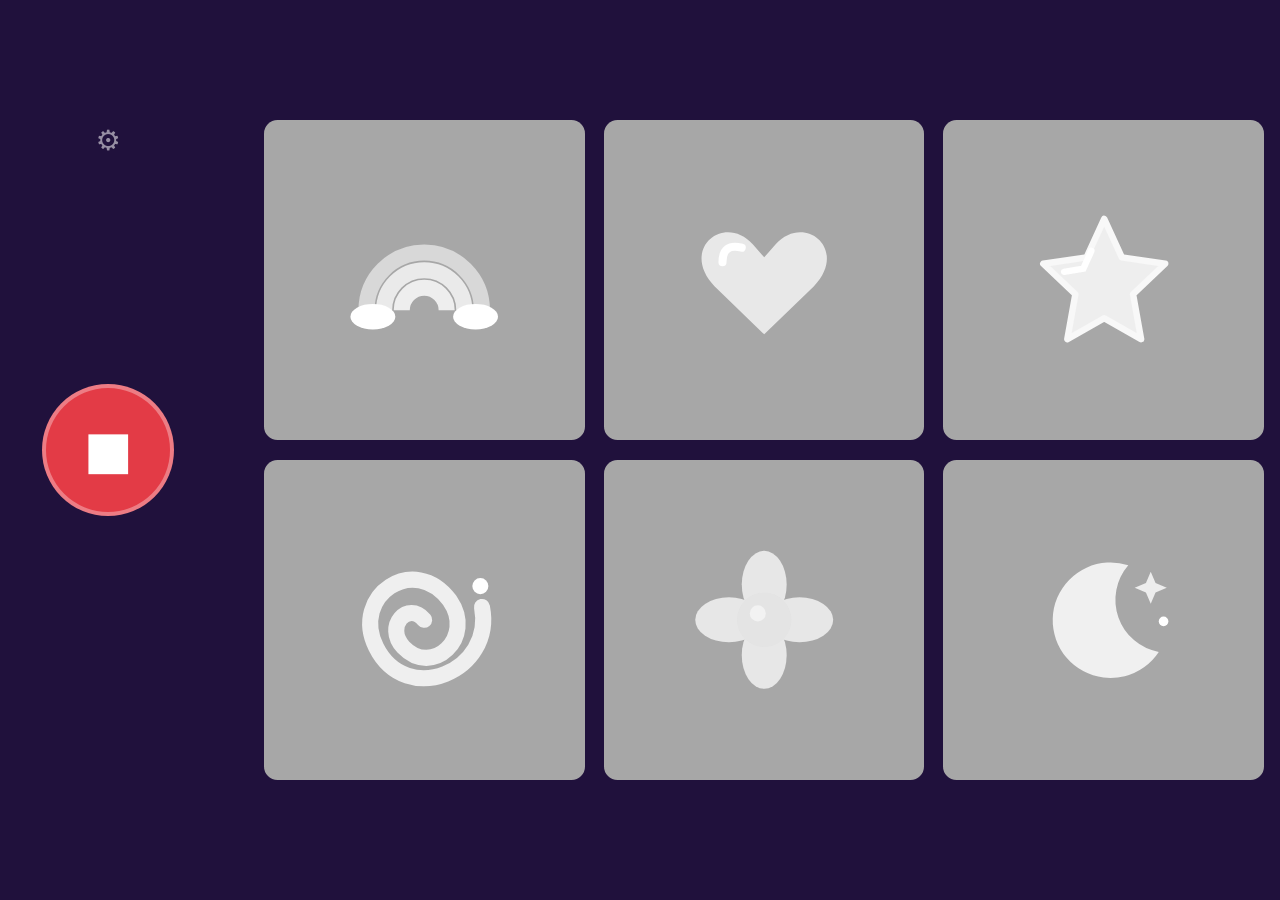
==== commit 62fb0934: "Move settings beside stop and focus gate" ====
--- a/index.html
+++ b/index.html
@@ -33,7 +33,7 @@
         <button class="close" id="close-gate" type="button" aria-label="סגירה">×</button>
         <p class="eyebrow">למבוגרים בלבד</p>
         <h1 id="question" dir="ltr">12 + 34 = ?</h1>
-        <input id="answer" dir="ltr" inputmode="numeric" pattern="[0-9]*" maxlength="2" autocomplete="off" aria-label="תשובה">
+        <input id="answer" dir="ltr" inputmode="numeric" pattern="[0-9]*" maxlength="2" autocomplete="off" autofocus aria-label="תשובה">
         <p id="gate-error" class="error" aria-live="polite"></p>
         <button class="wide" value="default">פתיחת ההגדרות</button>
       </form>
--- a/styles.css
+++ b/styles.css
@@ -26,7 +26,7 @@
 .control span { display:block; line-height:1; }
 .stop { width:var(--control-size); height:var(--control-size); padding:0; border:4px solid #ffffff55; border-radius:50%; background:#e33b46; }
 .stop span { font-size:clamp(36px,calc(6 * var(--short-unit)),52px); }
-.settings { position:fixed; z-index:2; top:max(8px,env(safe-area-inset-top)); right:max(8px,env(safe-area-inset-right)); width:42px; height:42px; padding:0; border-radius:50%; background:transparent; color:#ffffff88; }
+.settings { position:absolute; z-index:2; top:0; left:50%; width:42px; height:42px; padding:0; border-radius:50%; background:transparent; color:#ffffff88; transform:translateX(-50%); }
 .settings span { font-size:28px; }
 .settings:active { color:white; background:#ffffff16; }
 .toast { position:fixed; z-index:12; left:50%; bottom:24px; transform:translate(-50%,20px); background:#120a23e8; border:2px solid #ffffff55; border-radius:999px; padding:12px 24px; font-weight:800; opacity:0; transition:.2s; pointer-events:none; }.toast.show{opacity:1;transform:translate(-50%,0)}
